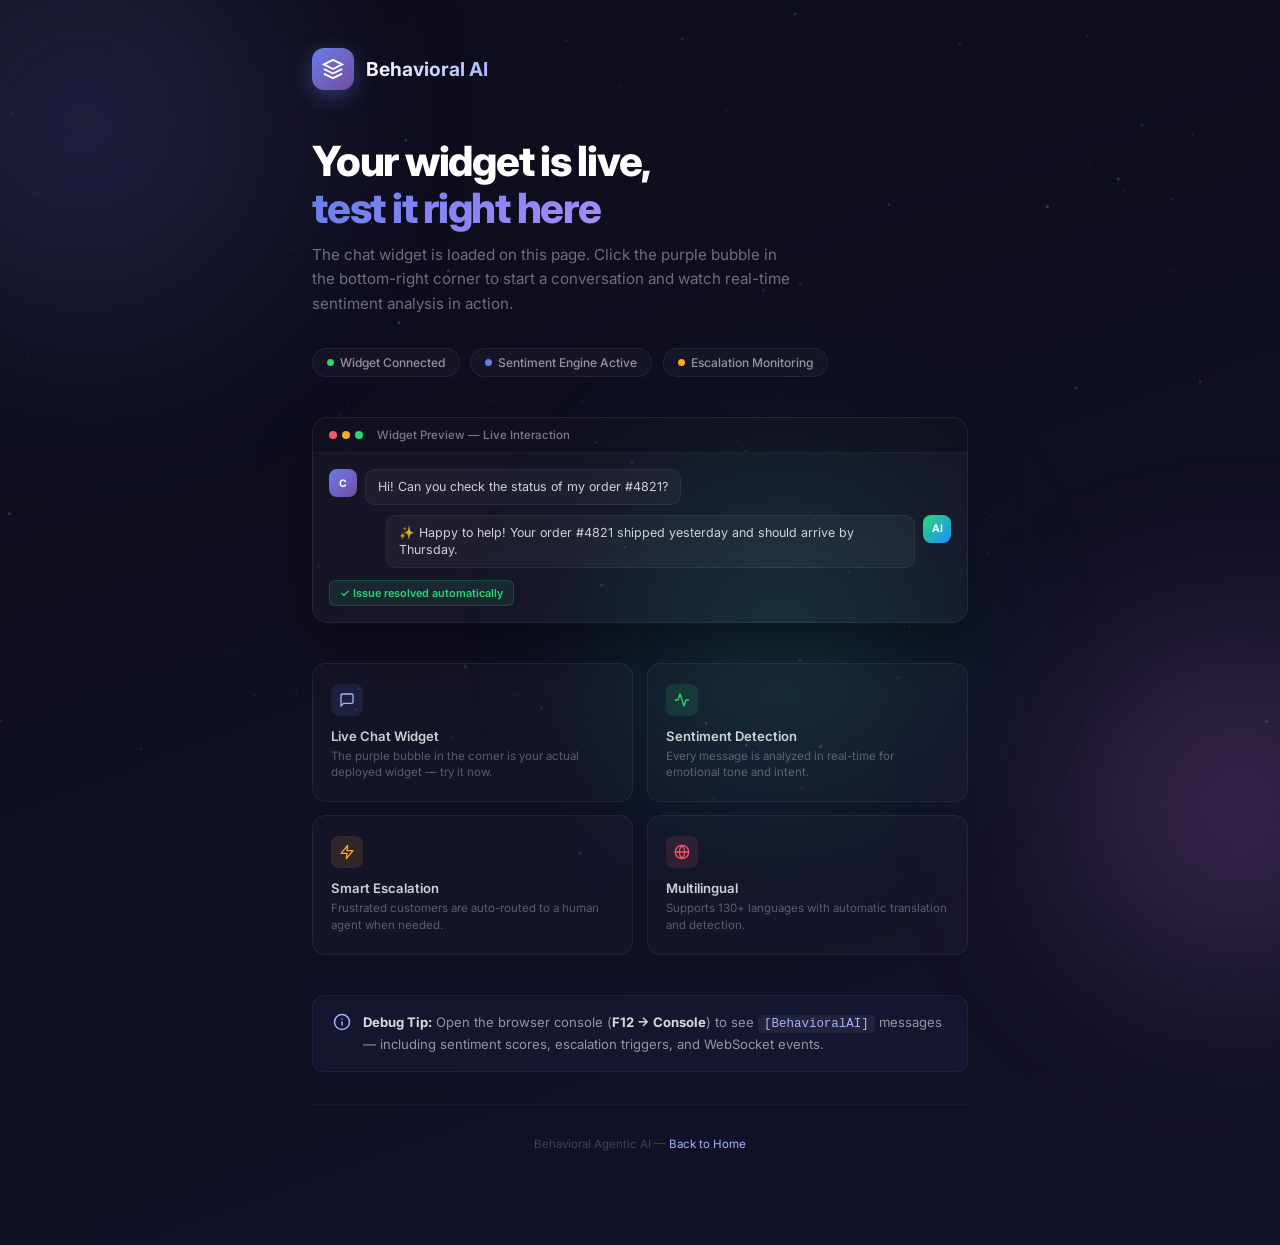
==== frontend/widget-test.html @ c409c3bb "test: add widget test HTML file" ====
<!DOCTYPE html>
<html lang="en">

<head>
    <meta charset="UTF-8">
    <meta name="viewport" content="width=device-width, initial-scale=1.0">
    <meta name="description" content="Behavioral Agentic AI - Widget Test Environment">
    <title>Widget Test | Behavioral Agentic AI</title>

    <link rel="preconnect" href="https://fonts.googleapis.com">
    <link rel="preconnect" href="https://fonts.gstatic.com" crossorigin>
    <link href="https://fonts.googleapis.com/css2?family=Inter:wght@300;400;500;600;700;800&display=swap"
        rel="stylesheet">

    <style>
        * {
            margin: 0;
            padding: 0;
            box-sizing: border-box;
        }

        body {
            font-family: 'Inter', sans-serif;
            background: linear-gradient(160deg, #0c0c1a 0%, #12122a 100%);
            min-height: 100vh;
            overflow-x: hidden;
            color: #fff;
        }

        /* ═══════════════════════════════════════════════════════
           BACKGROUND LAYER
           ═══════════════════════════════════════════════════════ */
        #particleCanvas {
            position: fixed;
            top: 0;
            left: 0;
            width: 100%;
            height: 100%;
            z-index: 0;
            pointer-events: none;
        }

        .orb {
            position: fixed;
            border-radius: 50%;
            filter: blur(100px);
            opacity: 0.2;
            pointer-events: none;
            z-index: 0;
        }

        .orb--1 {
            width: 420px;
            height: 420px;
            background: radial-gradient(circle, #667eea, #764ba2);
            top: -10%;
            left: -10%;
            animation: orbA 25s ease-in-out infinite;
        }

        .orb--2 {
            width: 340px;
            height: 340px;
            background: radial-gradient(circle, #f093fb, #c471f5);
            bottom: -8%;
            right: -10%;
            animation: orbB 30s ease-in-out infinite;
        }

        .orb--3 {
            width: 280px;
            height: 280px;
            background: radial-gradient(circle, #2ed573, #17c0eb);
            top: 55%;
            left: 50%;
            animation: orbA 28s ease-in-out infinite 6s;
        }

        @keyframes orbA {

            0%,
            100% {
                transform: translate(0, 0) scale(1);
            }

            50% {
                transform: translate(30px, 40px) scale(1.1);
            }
        }

        @keyframes orbB {

            0%,
            100% {
                transform: translate(0, 0) scale(1);
            }

            50% {
                transform: translate(-25px, -30px) scale(1.08);
            }
        }

        /* ═══════════════════════════════════════════════════════
           MAIN LAYOUT
           ═══════════════════════════════════════════════════════ */
        .page-wrap {
            position: relative;
            z-index: 1;
            max-width: 720px;
            margin: 0 auto;
            padding: 3rem 2rem 6rem;
            animation: pageEntry 0.8s cubic-bezier(0.22, 1, 0.36, 1) both;
        }

        @keyframes pageEntry {
            from {
                opacity: 0;
                transform: translateY(-20px);
            }

            to {
                opacity: 1;
                transform: translateY(0);
            }
        }

        /* ═══════════════════════════════════════════════════════
           BRAND LOGO
           ═══════════════════════════════════════════════════════ */
        .brand-logo {
            display: flex;
            align-items: center;
            gap: 12px;
            margin-bottom: 3rem;
            text-decoration: none;
        }

        .brand-logo-icon {
            width: 42px;
            height: 42px;
            background: linear-gradient(135deg, #667eea, #764ba2);
            border-radius: 12px;
            display: flex;
            align-items: center;
            justify-content: center;
            box-shadow: 0 6px 20px rgba(102, 126, 234, 0.35);
            animation: logoPulse 3s ease-in-out infinite;
        }

        @keyframes logoPulse {

            0%,
            100% {
                box-shadow: 0 6px 20px rgba(102, 126, 234, 0.35);
            }

            50% {
                box-shadow: 0 6px 28px rgba(102, 126, 234, 0.5);
            }
        }

        .brand-logo-icon svg {
            width: 22px;
            height: 22px;
            color: #fff;
        }

        .brand-logo-text {
            font-size: 1.2rem;
            font-weight: 700;
            background: linear-gradient(135deg, #fff, #a5b4fc);
            -webkit-background-clip: text;
            -webkit-text-fill-color: transparent;
            background-clip: text;
        }

        /* ═══════════════════════════════════════════════════════
           HERO HEADING
           ═══════════════════════════════════════════════════════ */
        .hero-headline {
            font-size: 2.6rem;
            font-weight: 800;
            color: #fff;
            line-height: 1.12;
            letter-spacing: -0.03em;
            margin-bottom: 0.75rem;
        }

        .hero-headline span {
            background: linear-gradient(135deg, #667eea, #a78bfa);
            -webkit-background-clip: text;
            -webkit-text-fill-color: transparent;
            background-clip: text;
        }

        .hero-subtitle {
            color: rgba(255, 255, 255, 0.4);
            font-size: 0.95rem;
            line-height: 1.6;
            margin-bottom: 2rem;
            max-width: 480px;
        }

        /* ═══════════════════════════════════════════════════════
           STATUS BADGES
           ═══════════════════════════════════════════════════════ */
        .status-badges {
            display: flex;
            gap: 0.65rem;
            flex-wrap: wrap;
            margin-bottom: 2.5rem;
        }

        .status-badge {
            display: inline-flex;
            align-items: center;
            gap: 6px;
            padding: 6px 14px;
            background: rgba(255, 255, 255, 0.03);
            border: 1px solid rgba(255, 255, 255, 0.06);
            border-radius: 20px;
            font-size: 0.75rem;
            font-weight: 500;
            color: rgba(255, 255, 255, 0.55);
        }

        .status-dot {
            width: 7px;
            height: 7px;
            border-radius: 50%;
            animation: dotPulse 2s ease-in-out infinite;
        }

        .status-dot--green {
            background: #2ed573;
        }

        .status-dot--blue {
            background: #667eea;
        }

        .status-dot--amber {
            background: #ffa726;
        }

        @keyframes dotPulse {

            0%,
            100% {
                opacity: 1;
                transform: scale(1);
            }

            50% {
                opacity: 0.5;
                transform: scale(0.7);
            }
        }

        /* ═══════════════════════════════════════════════════════
           INTERACTIVE DEMO CARD — Widget Preview
           ═══════════════════════════════════════════════════════ */
        .demo-card {
            background: rgba(255, 255, 255, 0.03);
            backdrop-filter: blur(16px);
            border-radius: 16px;
            border: 1px solid rgba(255, 255, 255, 0.06);
            overflow: hidden;
            box-shadow: 0 20px 50px rgba(0, 0, 0, 0.4);
            animation: demoFloat 6s ease-in-out infinite;
            margin-bottom: 2.5rem;
        }

        @keyframes demoFloat {

            0%,
            100% {
                transform: translateY(0);
            }

            50% {
                transform: translateY(-6px);
            }
        }

        .demo-card-header {
            display: flex;
            align-items: center;
            gap: 8px;
            padding: 10px 16px;
            border-bottom: 1px solid rgba(255, 255, 255, 0.05);
            background: rgba(0, 0, 0, 0.2);
        }

        .demo-dots {
            display: flex;
            gap: 5px;
        }

        .demo-dots span {
            width: 8px;
            height: 8px;
            border-radius: 50%;
        }

        .demo-dots span:nth-child(1) {
            background: #f5576c;
        }

        .demo-dots span:nth-child(2) {
            background: #ffa726;
        }

        .demo-dots span:nth-child(3) {
            background: #2ed573;
        }

        .demo-card-title {
            font-size: 0.72rem;
            color: rgba(255, 255, 255, 0.45);
            font-weight: 500;
            margin-left: 6px;
        }

        .demo-card-body {
            padding: 16px;
            display: flex;
            flex-direction: column;
            gap: 10px;
        }

        /* Chat messages */
        .demo-msg {
            display: flex;
            align-items: flex-start;
            gap: 8px;
            opacity: 0;
            animation: msgFadeIn 0.5s ease forwards;
        }

        .demo-msg:nth-child(1) {
            animation-delay: 0.5s;
        }

        .demo-msg:nth-child(2) {
            animation-delay: 2.2s;
        }

        .demo-msg--ai {
            flex-direction: row-reverse;
        }

        @keyframes msgFadeIn {
            from {
                opacity: 0;
                transform: translateY(8px);
            }

            to {
                opacity: 1;
                transform: translateY(0);
            }
        }

        .demo-avatar {
            width: 28px;
            height: 28px;
            border-radius: 8px;
            display: flex;
            align-items: center;
            justify-content: center;
            font-size: 0.65rem;
            font-weight: 700;
            flex-shrink: 0;
        }

        .demo-avatar--user {
            background: linear-gradient(135deg, #667eea, #764ba2);
            color: #fff;
        }

        .demo-avatar--ai {
            background: linear-gradient(135deg, #2ed573, #1e90ff);
            color: #fff;
        }

        .demo-bubble {
            background: rgba(255, 255, 255, 0.04);
            border: 1px solid rgba(255, 255, 255, 0.06);
            border-radius: 10px;
            padding: 8px 12px;
            max-width: 85%;
        }

        .demo-bubble-text {
            font-size: 0.78rem;
            color: rgba(255, 255, 255, 0.8);
            line-height: 1.4;
        }

        .demo-sentiment {
            display: inline-flex;
            align-items: center;
            gap: 5px;
            margin-top: 5px;
            font-size: 0.65rem;
            font-weight: 600;
        }

        .demo-sentiment--pos {
            color: #2ed573;
        }

        .demo-sentiment-dot {
            width: 6px;
            height: 6px;
            border-radius: 50%;
            background: #2ed573;
            animation: dotPulse 1.5s ease-in-out infinite;
        }

        .demo-resolve-badge {
            display: inline-flex;
            align-items: center;
            gap: 5px;
            padding: 5px 10px;
            border-radius: 6px;
            background: rgba(46, 213, 115, 0.1);
            border: 1px solid rgba(46, 213, 115, 0.2);
            font-size: 0.68rem;
            font-weight: 600;
            color: #2ed573;
            margin-top: 2px;
            align-self: flex-start;
            opacity: 0;
            animation: badgePop 0.4s ease 3s forwards;
        }

        @keyframes badgePop {
            from {
                opacity: 0;
                transform: scale(0.85);
            }

            to {
                opacity: 1;
                transform: scale(1);
            }
        }

        /* ═══════════════════════════════════════════════════════
           INFO CARDS
           ═══════════════════════════════════════════════════════ */
        .info-grid {
            display: grid;
            grid-template-columns: 1fr 1fr;
            gap: 0.85rem;
            margin-bottom: 2.5rem;
        }

        .info-card {
            background: rgba(255, 255, 255, 0.025);
            backdrop-filter: blur(14px);
            border: 1px solid rgba(255, 255, 255, 0.06);
            border-radius: 14px;
            padding: 1.25rem 1.15rem;
            transition: border-color 0.3s, transform 0.3s;
        }

        .info-card:hover {
            border-color: rgba(102, 126, 234, 0.2);
            transform: translateY(-2px);
        }

        .info-card-icon {
            width: 32px;
            height: 32px;
            border-radius: 8px;
            display: flex;
            align-items: center;
            justify-content: center;
            margin-bottom: 0.75rem;
        }

        .info-card-icon svg {
            width: 16px;
            height: 16px;
        }

        .info-card-icon--purple {
            background: rgba(102, 126, 234, 0.12);
            color: #a5b4fc;
        }

        .info-card-icon--green {
            background: rgba(46, 213, 115, 0.12);
            color: #2ed573;
        }

        .info-card-icon--amber {
            background: rgba(255, 167, 38, 0.12);
            color: #ffa726;
        }

        .info-card-icon--pink {
            background: rgba(245, 87, 108, 0.12);
            color: #f5576c;
        }

        .info-card h3 {
            font-size: 0.82rem;
            font-weight: 600;
            color: rgba(255, 255, 255, 0.8);
            margin-bottom: 0.25rem;
        }

        .info-card p {
            font-size: 0.72rem;
            color: rgba(255, 255, 255, 0.3);
            line-height: 1.45;
        }

        /* ═══════════════════════════════════════════════════════
           WIDGET EMBED SECTION
           ═══════════════════════════════════════════════════════ */
        .widget-notice {
            display: flex;
            align-items: flex-start;
            gap: 12px;
            padding: 1rem 1.25rem;
            background: rgba(102, 126, 234, 0.05);
            border: 1px solid rgba(102, 126, 234, 0.12);
            border-radius: 12px;
            margin-bottom: 2rem;
        }

        .widget-notice svg {
            width: 18px;
            height: 18px;
            color: #a5b4fc;
            flex-shrink: 0;
            margin-top: 1px;
        }

        .widget-notice-text {
            font-size: 0.82rem;
            color: rgba(255, 255, 255, 0.55);
            line-height: 1.55;
        }

        .widget-notice-text strong {
            color: rgba(255, 255, 255, 0.85);
        }

        /* ═══════════════════════════════════════════════════════
           FOOTER NOTE
           ═══════════════════════════════════════════════════════ */
        .footer-note {
            text-align: center;
            padding-top: 2rem;
            border-top: 1px solid rgba(255, 255, 255, 0.04);
        }

        .footer-note p {
            font-size: 0.72rem;
            color: rgba(255, 255, 255, 0.2);
        }

        .footer-note a {
            color: #a5b4fc;
            text-decoration: none;
        }

        .footer-note a:hover {
            text-decoration: underline;
        }

        /* ═══════════════════════════════════════════════════════
           RESPONSIVE
           ═══════════════════════════════════════════════════════ */
        @media (max-width: 600px) {
            .page-wrap {
                padding: 2rem 1.25rem 5rem;
            }

            .hero-headline {
                font-size: 1.8rem;
            }

            .info-grid {
                grid-template-columns: 1fr;
            }

            .status-badges {
                gap: 0.4rem;
            }
        }
    </style>
</head>

<body>
    <div class="orb orb--1"></div>
    <div class="orb orb--2"></div>
    <div class="orb orb--3"></div>
    <canvas id="particleCanvas"></canvas>

    <div class="page-wrap">

        <!-- ═══ BRAND ═══ -->
        <a href="/" class="brand-logo">
            <div class="brand-logo-icon">
                <svg viewBox="0 0 24 24" fill="none" stroke="currentColor" stroke-width="2">
                    <path d="M12 2L2 7l10 5 10-5-10-5z" />
                    <path d="M2 17l10 5 10-5" />
                    <path d="M2 12l10 5 10-5" />
                </svg>
            </div>
            <span class="brand-logo-text">Behavioral AI</span>
        </a>

        <!-- ═══ HERO ═══ -->
        <h1 class="hero-headline">
            Your widget is live,<br><span>test it right here</span>
        </h1>
        <p class="hero-subtitle">
            The chat widget is loaded on this page. Click the purple bubble in the bottom-right corner to start a
            conversation and watch real-time sentiment analysis in action.
        </p>

        <!-- ═══ STATUS BADGES ═══ -->
        <div class="status-badges">
            <div class="status-badge">
                <span class="status-dot status-dot--green"></span>
                Widget Connected
            </div>
            <div class="status-badge">
                <span class="status-dot status-dot--blue"></span>
                Sentiment Engine Active
            </div>
            <div class="status-badge">
                <span class="status-dot status-dot--amber"></span>
                Escalation Monitoring
            </div>
        </div>

        <!-- ═══ INTERACTIVE DEMO CARD ═══ -->
        <div class="demo-card" id="demoCard">
            <div class="demo-card-header">
                <div class="demo-dots"><span></span><span></span><span></span></div>
                <span class="demo-card-title">Widget Preview — Live Interaction</span>
            </div>
            <div class="demo-card-body">
                <!-- Customer message -->
                <div class="demo-msg" id="msg1">
                    <div class="demo-avatar demo-avatar--user">C</div>
                    <div class="demo-bubble">
                        <div class="demo-bubble-text" id="typingText"></div>
                    </div>
                </div>

                <!-- AI response -->
                <div class="demo-msg demo-msg--ai" id="msg2">
                    <div class="demo-avatar demo-avatar--ai">AI</div>
                    <div class="demo-bubble">
                        <div class="demo-bubble-text">✨ Happy to help! Your order #4821 shipped yesterday and
                            should arrive by Thursday.</div>
                        <div class="demo-sentiment demo-sentiment--pos" id="sentiment2" style="display:none;">
                            <span class="demo-sentiment-dot"></span>
                            Satisfied — 96%
                        </div>
                    </div>
                </div>

                <div class="demo-resolve-badge" id="resolveBadge">
                    ✓ Issue resolved automatically
                </div>
            </div>
        </div>

        <!-- ═══ FEATURE INFO CARDS ═══ -->
        <div class="info-grid">
            <div class="info-card">
                <div class="info-card-icon info-card-icon--purple">
                    <svg viewBox="0 0 24 24" fill="none" stroke="currentColor" stroke-width="2" stroke-linecap="round"
                        stroke-linejoin="round">
                        <path d="M21 15a2 2 0 0 1-2 2H7l-4 4V5a2 2 0 0 1 2-2h14a2 2 0 0 1 2 2z"></path>
                    </svg>
                </div>
                <h3>Live Chat Widget</h3>
                <p>The purple bubble in the corner is your actual deployed widget — try it now.</p>
            </div>
            <div class="info-card">
                <div class="info-card-icon info-card-icon--green">
                    <svg viewBox="0 0 24 24" fill="none" stroke="currentColor" stroke-width="2" stroke-linecap="round"
                        stroke-linejoin="round">
                        <path d="M22 12h-4l-3 9L9 3l-3 9H2"></path>
                    </svg>
                </div>
                <h3>Sentiment Detection</h3>
                <p>Every message is analyzed in real-time for emotional tone and intent.</p>
            </div>
            <div class="info-card">
                <div class="info-card-icon info-card-icon--amber">
                    <svg viewBox="0 0 24 24" fill="none" stroke="currentColor" stroke-width="2" stroke-linecap="round"
                        stroke-linejoin="round">
                        <polygon points="13 2 3 14 12 14 11 22 21 10 12 10 13 2"></polygon>
                    </svg>
                </div>
                <h3>Smart Escalation</h3>
                <p>Frustrated customers are auto-routed to a human agent when needed.</p>
            </div>
            <div class="info-card">
                <div class="info-card-icon info-card-icon--pink">
                    <svg viewBox="0 0 24 24" fill="none" stroke="currentColor" stroke-width="2" stroke-linecap="round"
                        stroke-linejoin="round">
                        <circle cx="12" cy="12" r="10"></circle>
                        <line x1="2" y1="12" x2="22" y2="12"></line>
                        <path
                            d="M12 2a15.3 15.3 0 0 1 4 10 15.3 15.3 0 0 1-4 10 15.3 15.3 0 0 1-4-10 15.3 15.3 0 0 1 4-10z">
                        </path>
                    </svg>
                </div>
                <h3>Multilingual</h3>
                <p>Supports 130+ languages with automatic translation and detection.</p>
            </div>
        </div>

        <!-- ═══ DEBUG NOTICE ═══ -->
        <div class="widget-notice">
            <svg viewBox="0 0 24 24" fill="none" stroke="currentColor" stroke-width="2" stroke-linecap="round"
                stroke-linejoin="round">
                <circle cx="12" cy="12" r="10"></circle>
                <line x1="12" y1="16" x2="12" y2="12"></line>
                <line x1="12" y1="8" x2="12.01" y2="8"></line>
            </svg>
            <div class="widget-notice-text">
                <strong>Debug Tip:</strong> Open the browser console (<strong>F12 → Console</strong>) to see
                <code
                    style="background:rgba(255,255,255,0.06);padding:2px 6px;border-radius:4px;font-size:0.78rem;color:#a5b4fc;">[BehavioralAI]</code>
                messages — including sentiment scores, escalation triggers, and WebSocket events.
            </div>
        </div>

        <!-- ═══ FOOTER ═══ -->
        <div class="footer-note">
            <p>Behavioral Agentic AI — <a href="/">Back to Home</a></p>
        </div>
    </div>

    <!-- ═══════════════════════════════════════════════════════
         PARTICLE GRAIN SYSTEM
         ═══════════════════════════════════════════════════════ -->
    <script>
        (function () {
            const canvas = document.getElementById('particleCanvas');
            const ctx = canvas.getContext('2d');
            let W, H, mouseX = -9999, mouseY = -9999;
            const COUNT = 100;
            const particles = [];
            const HUES = [235, 255, 270, 295, 320, 340, 200, 185];

            function resize() { W = canvas.width = window.innerWidth; H = canvas.height = window.innerHeight; }
            window.addEventListener('resize', resize); resize();
            document.addEventListener('mousemove', e => { mouseX = e.clientX; mouseY = e.clientY; });

            class P {
                constructor() { this.init(); }
                init() {
                    this.x = Math.random() * W; this.y = Math.random() * H;
                    this.r0 = 0.5 + Math.random() * 1.3; this.r = this.r0;
                    this.vx = (Math.random() - 0.5) * 0.18;
                    this.vy = (Math.random() - 0.5) * 0.18;
                    this.hi = Math.random() * HUES.length;
                    this.hs = 0.003 + Math.random() * 0.006;
                    this.sat = 60 + Math.random() * 30;
                    this.lit = 55 + Math.random() * 20;
                    this.a0 = 0.1 + Math.random() * 0.25;
                    this.a = this.a0;
                    this.tp = Math.random() * 6.28;
                    this.ts = 0.008 + Math.random() * 0.012;
                }
                update() {
                    this.x += this.vx; this.y += this.vy;
                    if (this.x < -5) this.x = W + 5;
                    if (this.x > W + 5) this.x = -5;
                    if (this.y < -5) this.y = H + 5;
                    if (this.y > H + 5) this.y = -5;
                    this.hi = (this.hi + this.hs) % HUES.length;
                    this.tp += this.ts;
                    const tw = 0.7 + 0.3 * Math.sin(this.tp);
                    const dx = this.x - mouseX, dy = this.y - mouseY;
                    const inf = Math.max(0, 1 - Math.sqrt(dx * dx + dy * dy) / 150);
                    this.a = this.a0 * tw + inf * 0.4;
                    this.r = this.r0 + inf * 2;
                }
                draw() {
                    const i = Math.floor(this.hi), f = this.hi - i;
                    const h = HUES[i % HUES.length] + (HUES[(i + 1) % HUES.length] - HUES[i % HUES.length]) * f;
                    ctx.beginPath(); ctx.arc(this.x, this.y, this.r, 0, 6.28);
                    ctx.fillStyle = `hsla(${h},${this.sat}%,${this.lit}%,${this.a})`;
                    ctx.fill();
                    if (this.a > 0.3) {
                        ctx.beginPath(); ctx.arc(this.x, this.y, this.r * 2.2, 0, 6.28);
                        ctx.fillStyle = `hsla(${h},${this.sat}%,${this.lit}%,${(this.a - 0.3) * 0.18})`;
                        ctx.fill();
                    }
                }
            }
            for (let i = 0; i < COUNT; i++) particles.push(new P());
            (function loop() {
                ctx.clearRect(0, 0, W, H);
                particles.forEach(p => { p.update(); p.draw(); });
                requestAnimationFrame(loop);
            })();
        })();

        // ═══════════════════════════════════════════════════════
        // TYPEWRITER EFFECT for demo card
        // ═══════════════════════════════════════════════════════
        (function () {
            const text = "Hi! Can you check the status of my order #4821? I placed it two days ago.";
            const el = document.getElementById('typingText');
            const sentiment2 = document.getElementById('sentiment2');
            let i = 0;

            function type() {
                if (i < text.length) {
                    el.textContent += text[i]; i++;
                    setTimeout(type, 28 + Math.random() * 20);
                } else {
                    setTimeout(() => { sentiment2.style.display = 'inline-flex'; }, 600);
                }
            }
            setTimeout(type, 800);
        })();
    </script>

    <!-- Behavioral AI Chat Widget — ORIGINAL EMBED (DO NOT MODIFY) -->
    <script src="https://sentimenta.snick.at/widget/embed.js" data-key="wk_clsUlelaPUVzLX2SvR69gujH44znxbi2FrxZTdo-Ga4"
        data-widget-type="full"></script>

</body>

</html>
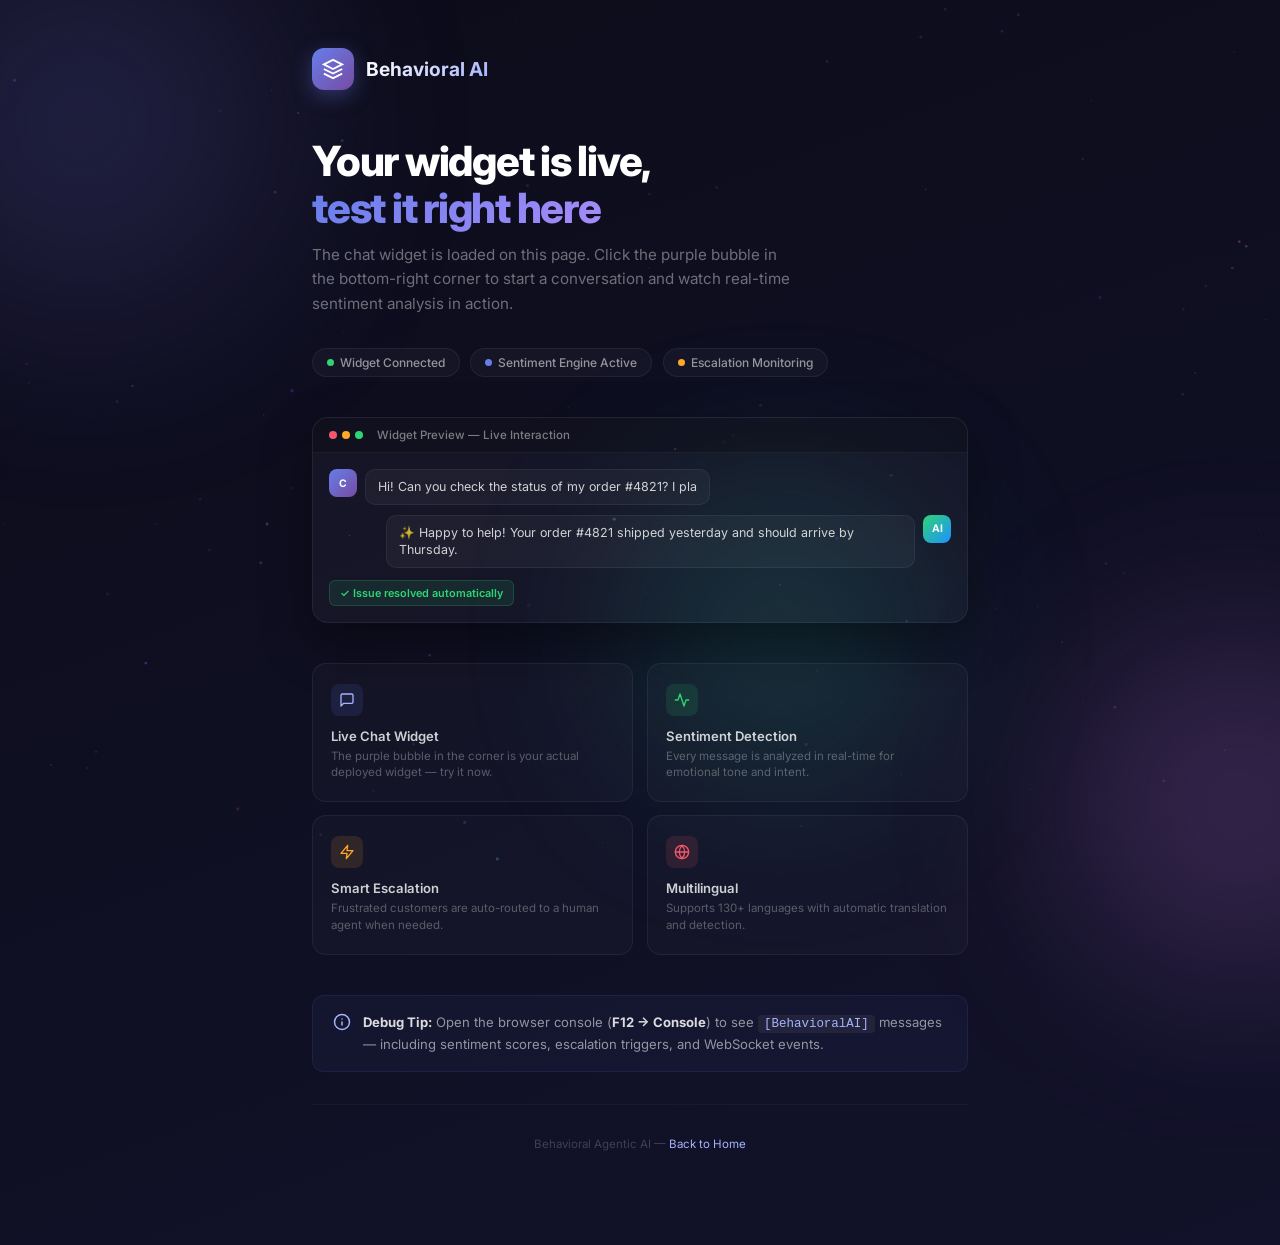
==== commit 7a5ffc54: "test: add HTML page for widget testing." ====
--- a/frontend/widget-test.html
+++ b/frontend/widget-test.html
@@ -836,7 +836,7 @@
     </script>
 
     <!-- Behavioral AI Chat Widget — ORIGINAL EMBED (DO NOT MODIFY) -->
-    <script src="https://sentimenta.snick.at/widget/embed.js" data-key="wk_clsUlelaPUVzLX2SvR69gujH44znxbi2FrxZTdo-Ga4"
+    <script src="https://sentimenta.snick.at/widget/embed.js" data-key="wk_A0DkOJJWZN2otmR4S_hDb_JmYnFfacu6GeXQe81FMFY"
         data-widget-type="full"></script>
 
 </body>
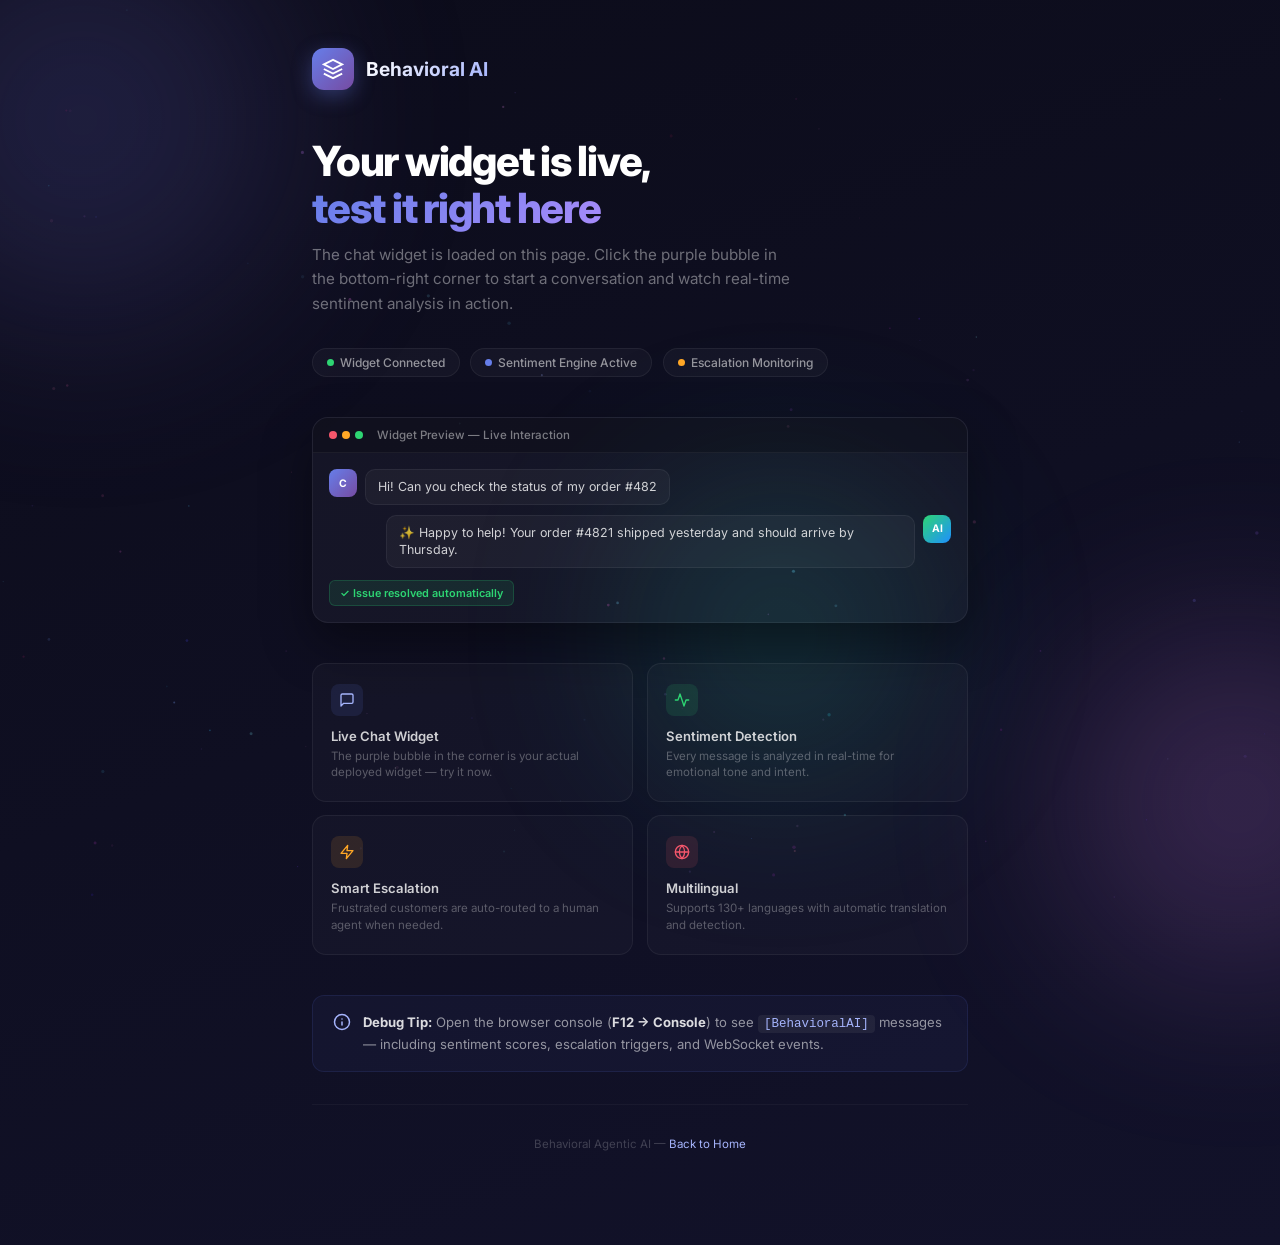
==== commit 955506c3: "chore: add HTML file for widget testing" ====
--- a/frontend/widget-test.html
+++ b/frontend/widget-test.html
@@ -836,7 +836,7 @@
     </script>
 
     <!-- Behavioral AI Chat Widget — ORIGINAL EMBED (DO NOT MODIFY) -->
-    <script src="https://sentimenta.snick.at/widget/embed.js" data-key="wk_A0DkOJJWZN2otmR4S_hDb_JmYnFfacu6GeXQe81FMFY"
+    <script src="https://sentimenta.snick.at/widget/embed.js" data-key="wk_clsUlelaPUVzLX2SvR69gujH44znxbi2FrxZTdo-Ga4"
         data-widget-type="full"></script>
 
 </body>
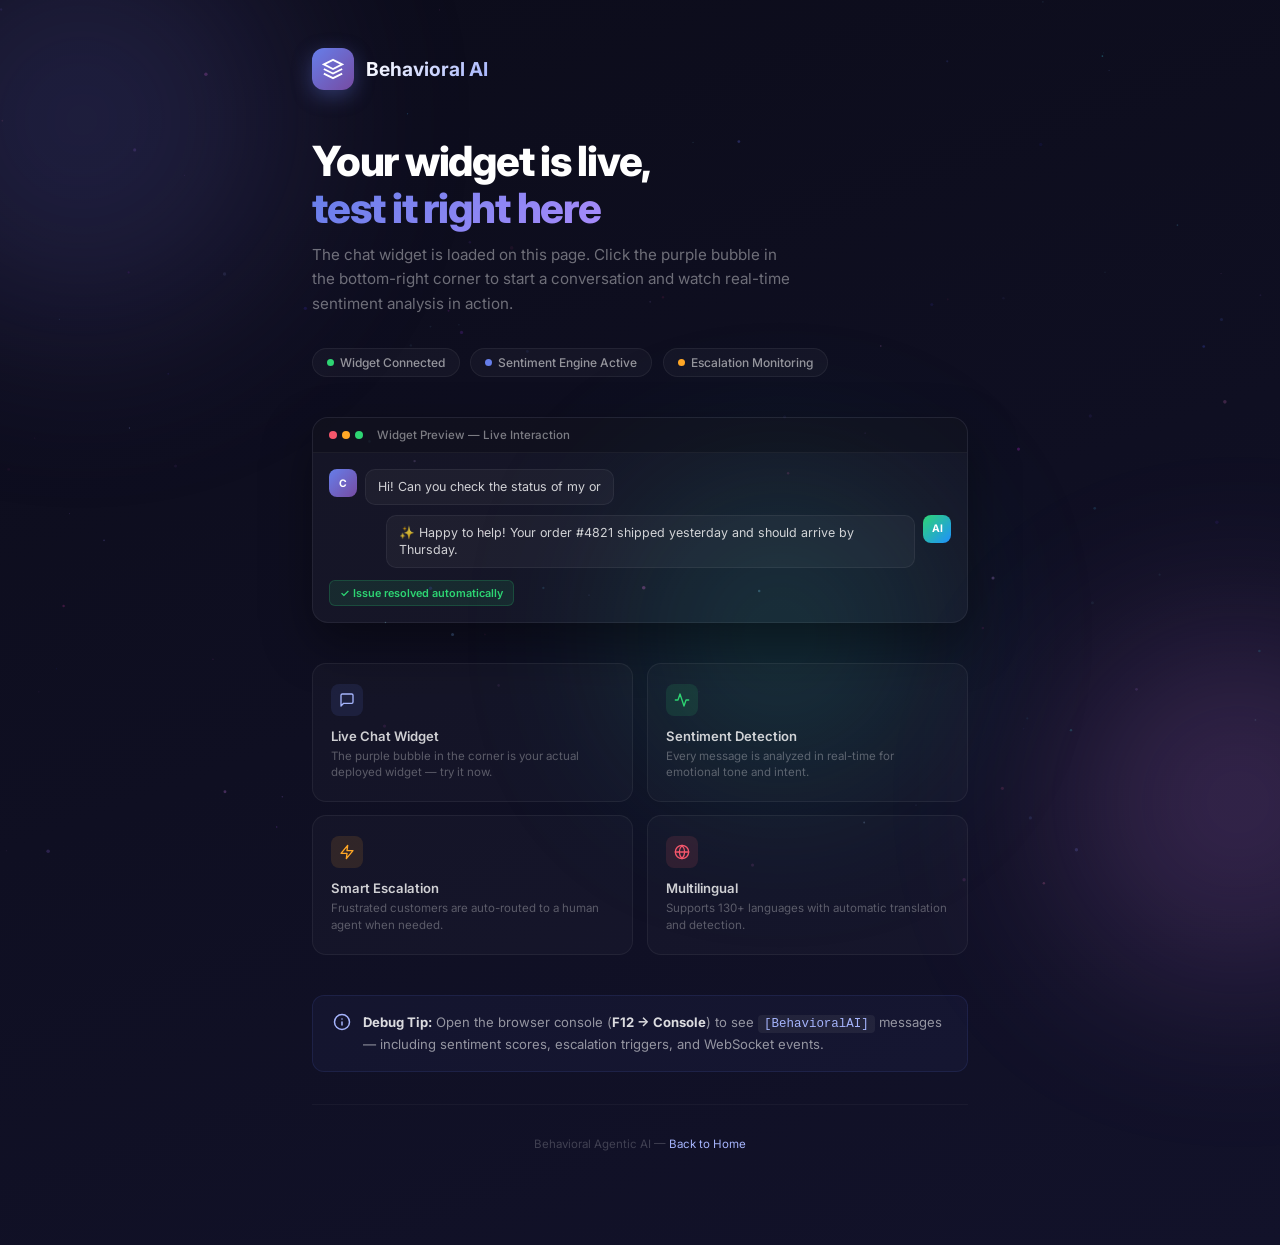
==== commit 170ceffe: "test: Add frontend widget test page." ====
--- a/frontend/widget-test.html
+++ b/frontend/widget-test.html
@@ -836,7 +836,7 @@
     </script>
 
     <!-- Behavioral AI Chat Widget — ORIGINAL EMBED (DO NOT MODIFY) -->
-    <script src="https://sentimenta.snick.at/widget/embed.js" data-key="wk_clsUlelaPUVzLX2SvR69gujH44znxbi2FrxZTdo-Ga4"
+    <script src="https://sentimenta.snick.at/widget/embed.js" data-key="wk_gkSp21oKnYhZGY_xifmNg1E6PYU61sdj3MhWirnNsDM"
         data-widget-type="full"></script>
 
 </body>
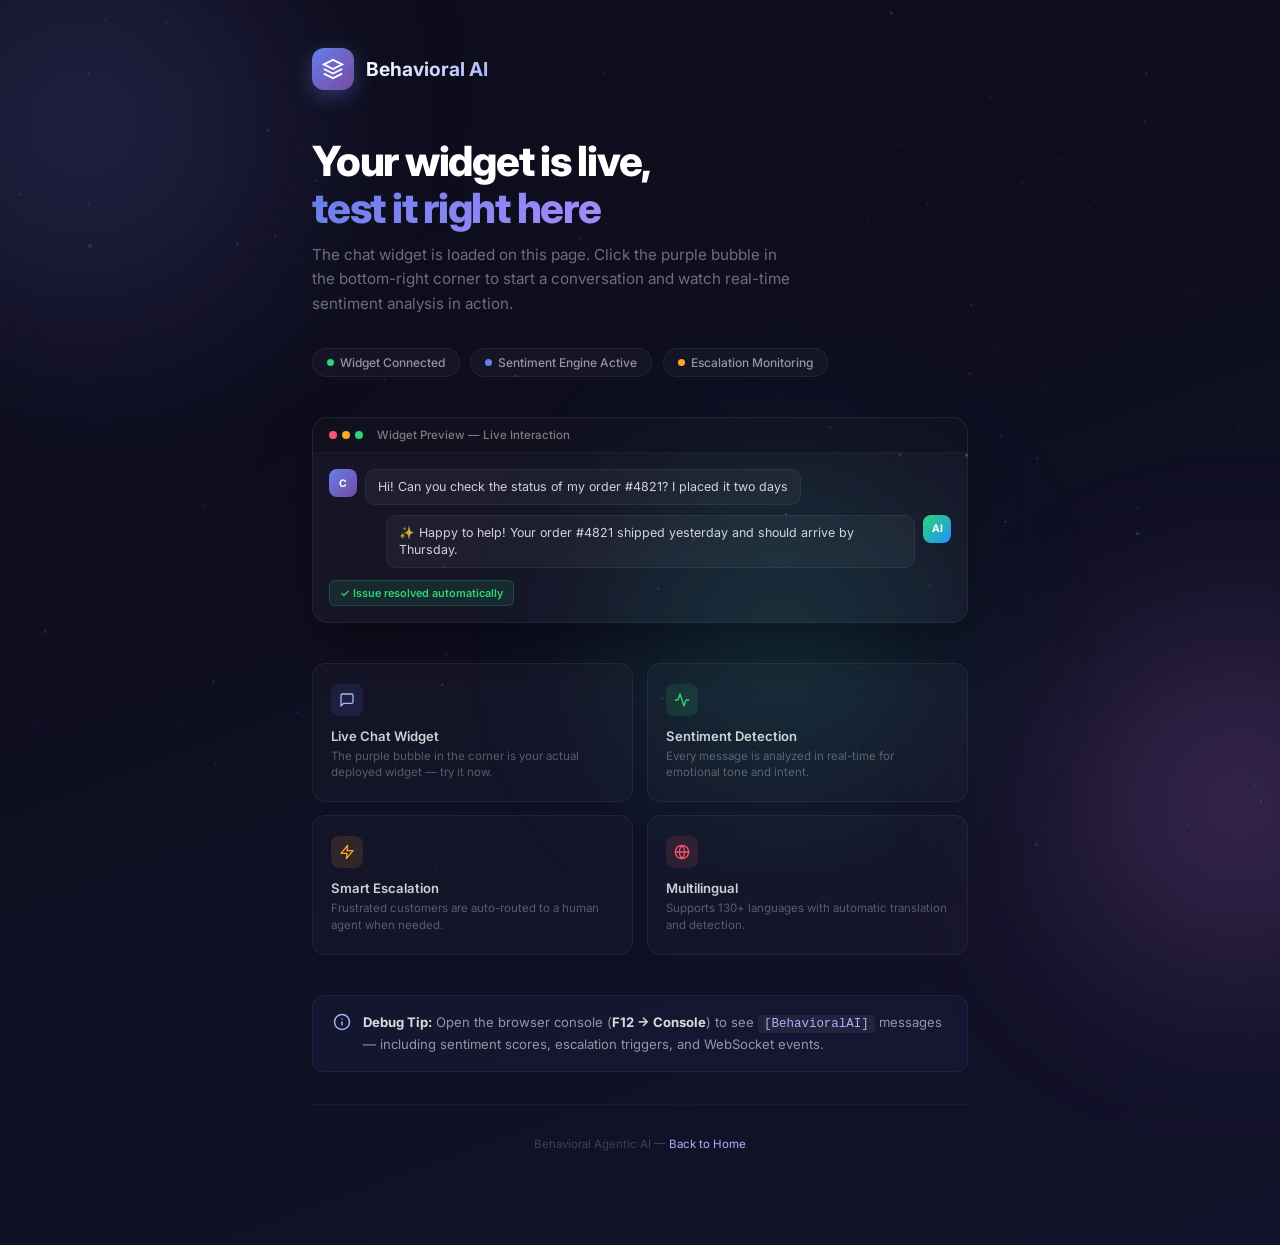
==== commit b35a64a7: "test: Add widget test HTML file." ====
--- a/frontend/widget-test.html
+++ b/frontend/widget-test.html
@@ -836,7 +836,7 @@
     </script>
 
     <!-- Behavioral AI Chat Widget — ORIGINAL EMBED (DO NOT MODIFY) -->
-    <script src="https://sentimenta.snick.at/widget/embed.js" data-key="wk_gkSp21oKnYhZGY_xifmNg1E6PYU61sdj3MhWirnNsDM"
+    <script src="https://sentimenta.snick.at/widget/embed.js" data-key="wk_BCUmeVZNOEqJBxgBcuMnbztqjWhI7FDI4B6apmUN0zg"
         data-widget-type="full"></script>
 
 </body>
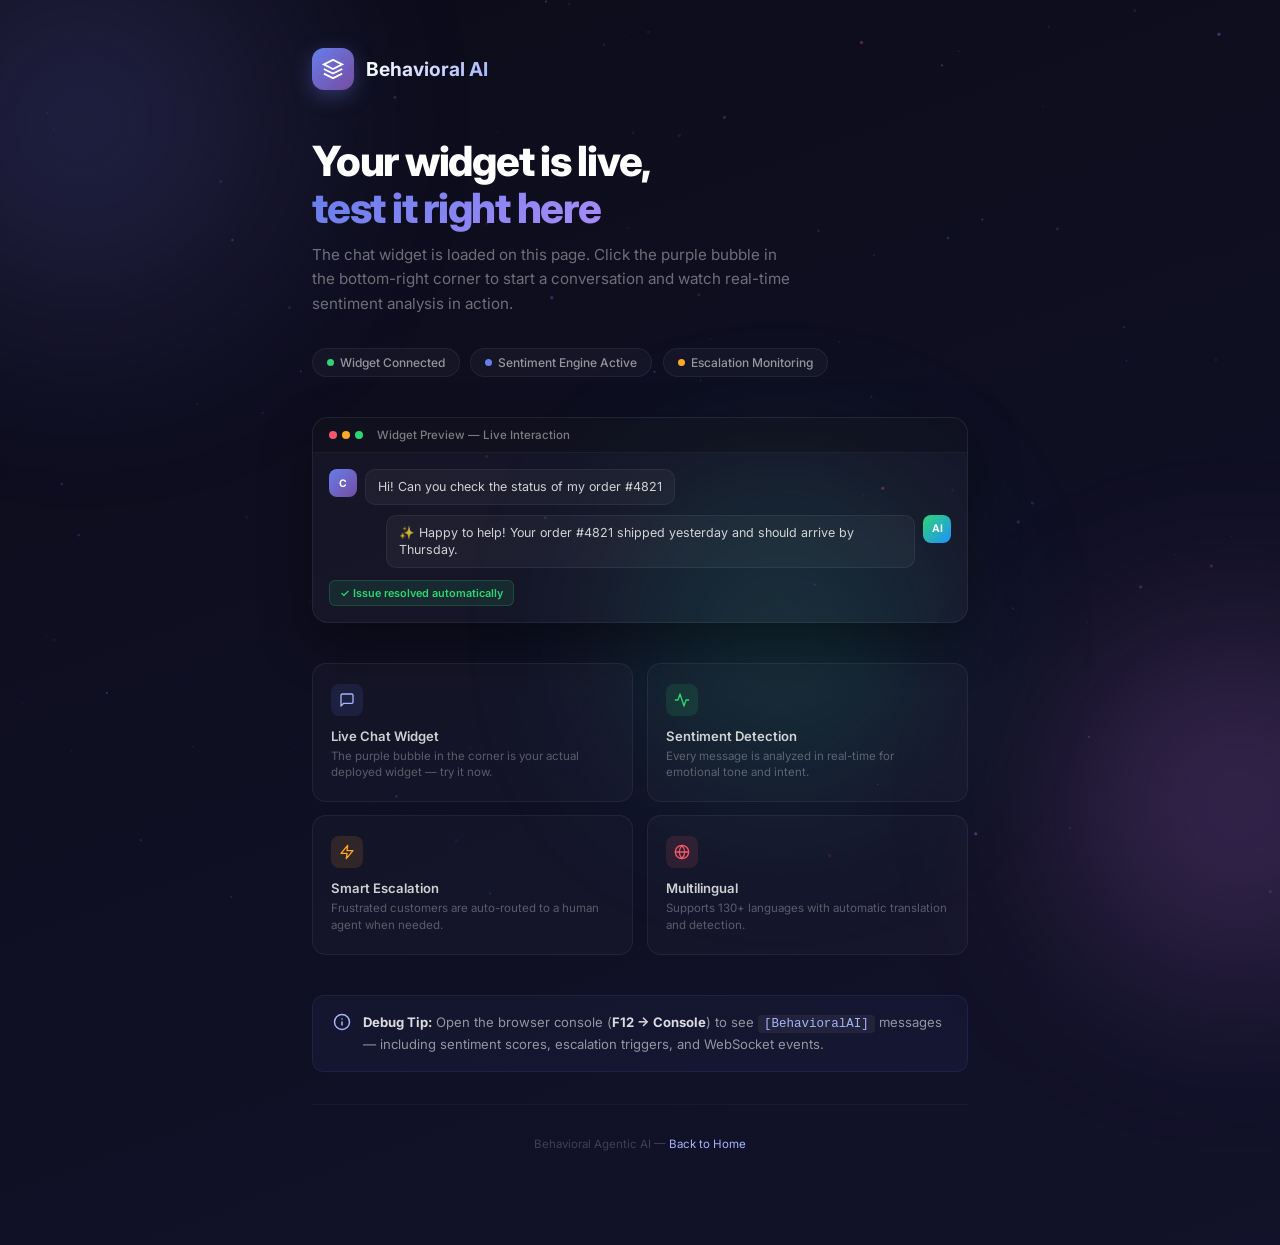
==== commit bd71b92e: "feat: Add widget test HTML file." ====
--- a/frontend/widget-test.html
+++ b/frontend/widget-test.html
@@ -836,7 +836,7 @@
     </script>
 
     <!-- Behavioral AI Chat Widget — ORIGINAL EMBED (DO NOT MODIFY) -->
-    <script src="https://sentimenta.snick.at/widget/embed.js" data-key="wk_BCUmeVZNOEqJBxgBcuMnbztqjWhI7FDI4B6apmUN0zg"
+    <script src="https://sentimenta.snick.at/widget/embed.js" data-key="wk_Vhs2YTWFYgICVGi7TXZTiMnGwZRsHUJbVPrfHJiGItI"
         data-widget-type="full"></script>
 
 </body>
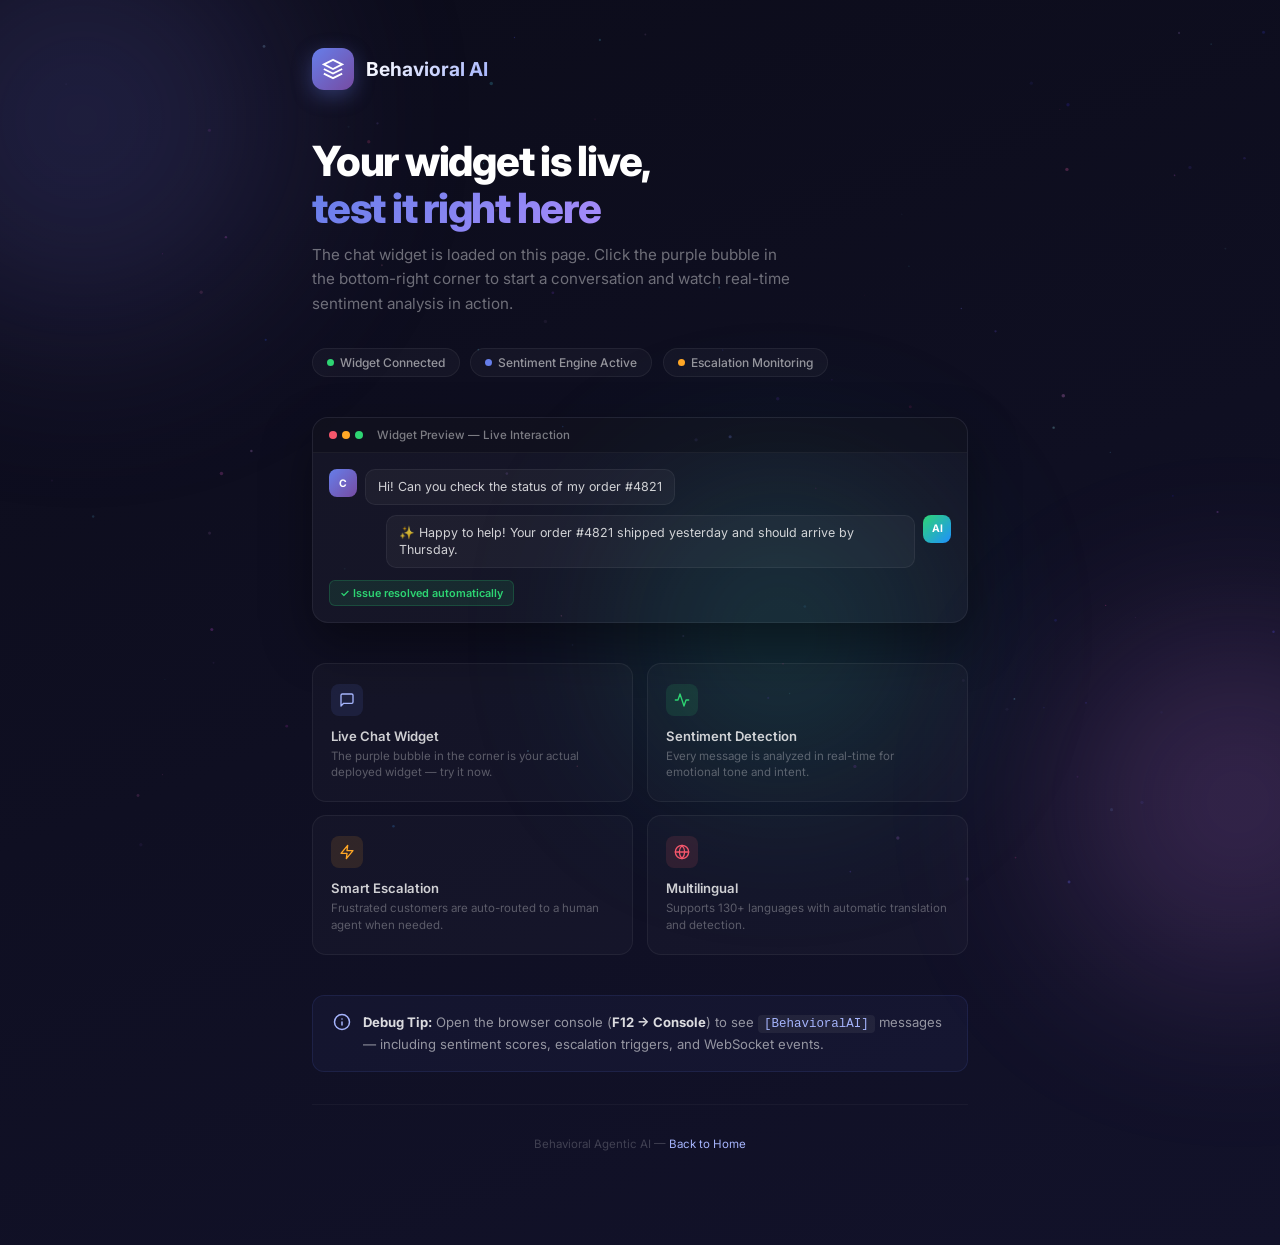
==== commit 2f1233ad: "New Update" ====
--- a/frontend/widget-test.html
+++ b/frontend/widget-test.html
@@ -836,7 +836,7 @@
     </script>
 
     <!-- Behavioral AI Chat Widget — ORIGINAL EMBED (DO NOT MODIFY) -->
-    <script src="https://sentimenta.snick.at/widget/embed.js" data-key="wk_Vhs2YTWFYgICVGi7TXZTiMnGwZRsHUJbVPrfHJiGItI"
+    <script src="https://sentimenta.snick.at/widget/embed.js" data-key="wk_2tlJnBgvCt6KcVXcjqZim_PFjL9vzupSvF11PtiMx10"
         data-widget-type="full"></script>
 
 </body>
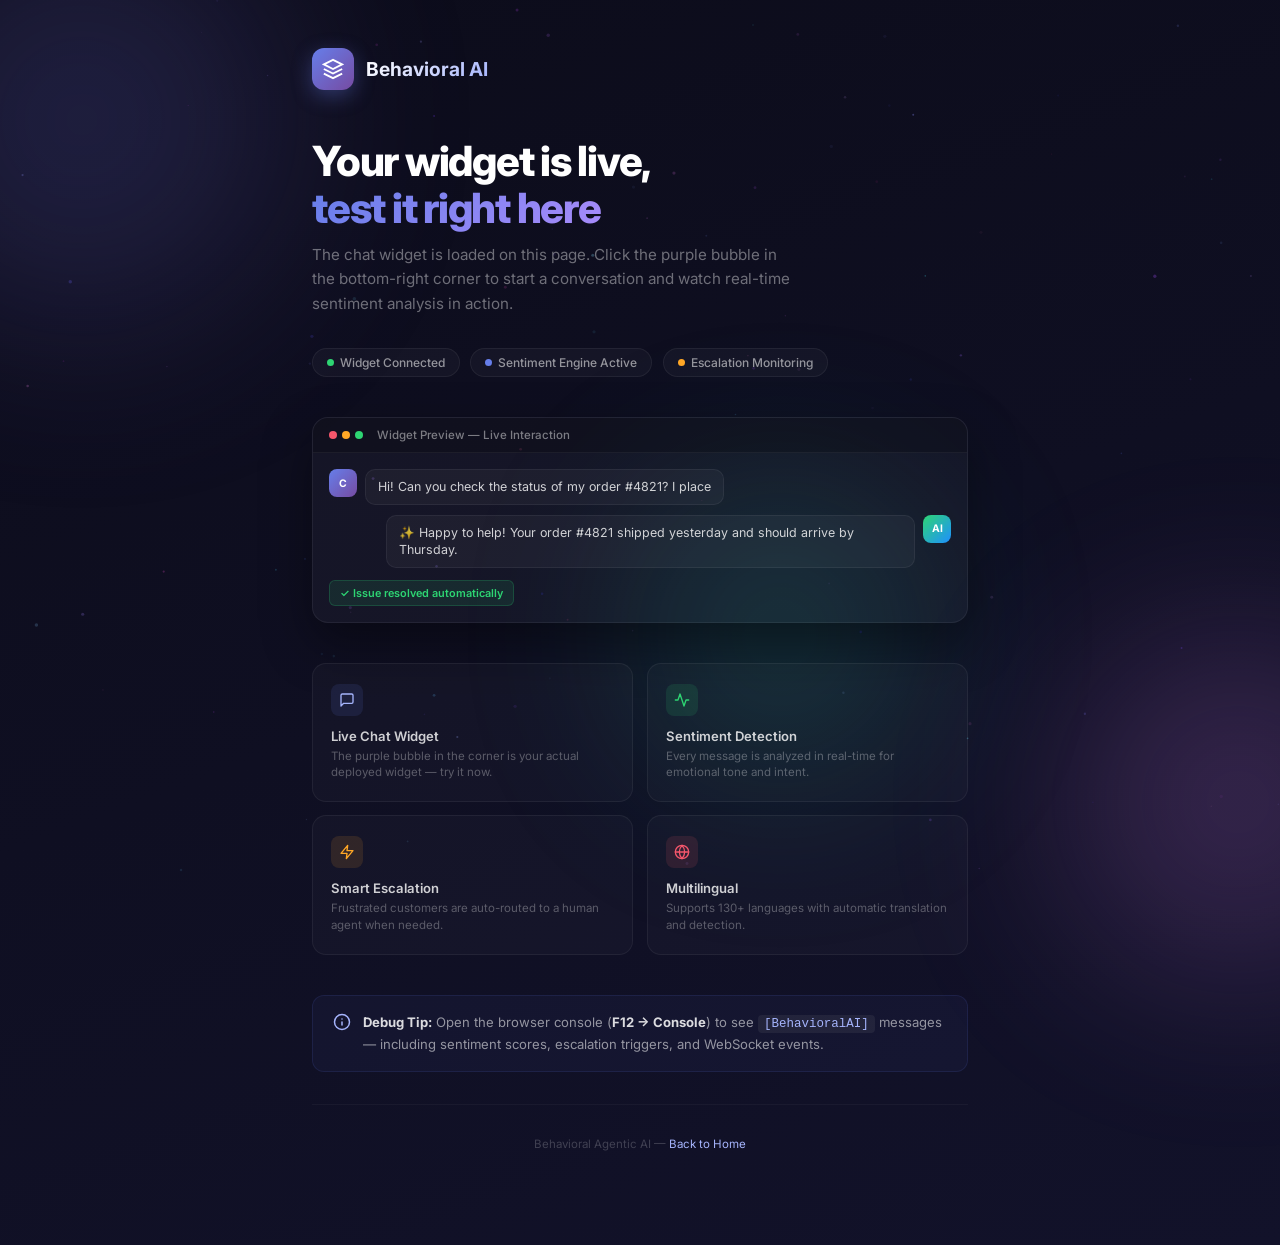
==== commit 4ef9682e: "feat: add widget test HTML page" ====
--- a/frontend/widget-test.html
+++ b/frontend/widget-test.html
@@ -836,8 +836,9 @@
     </script>
 
     <!-- Behavioral AI Chat Widget — ORIGINAL EMBED (DO NOT MODIFY) -->
-    <script src="https://sentimenta.snick.at/widget/embed.js" data-key="wk_2tlJnBgvCt6KcVXcjqZim_PFjL9vzupSvF11PtiMx10"
-        data-widget-type="full"></script>
+
+    <script src="https://sentimenta.snick.at/widget/embed.js"
+        data-widget-key="wk_CvESfXy-NMTWWVZkasVFgapDIy1CabOfxA0joSSwhI0" async> </script>
 
 </body>
 
